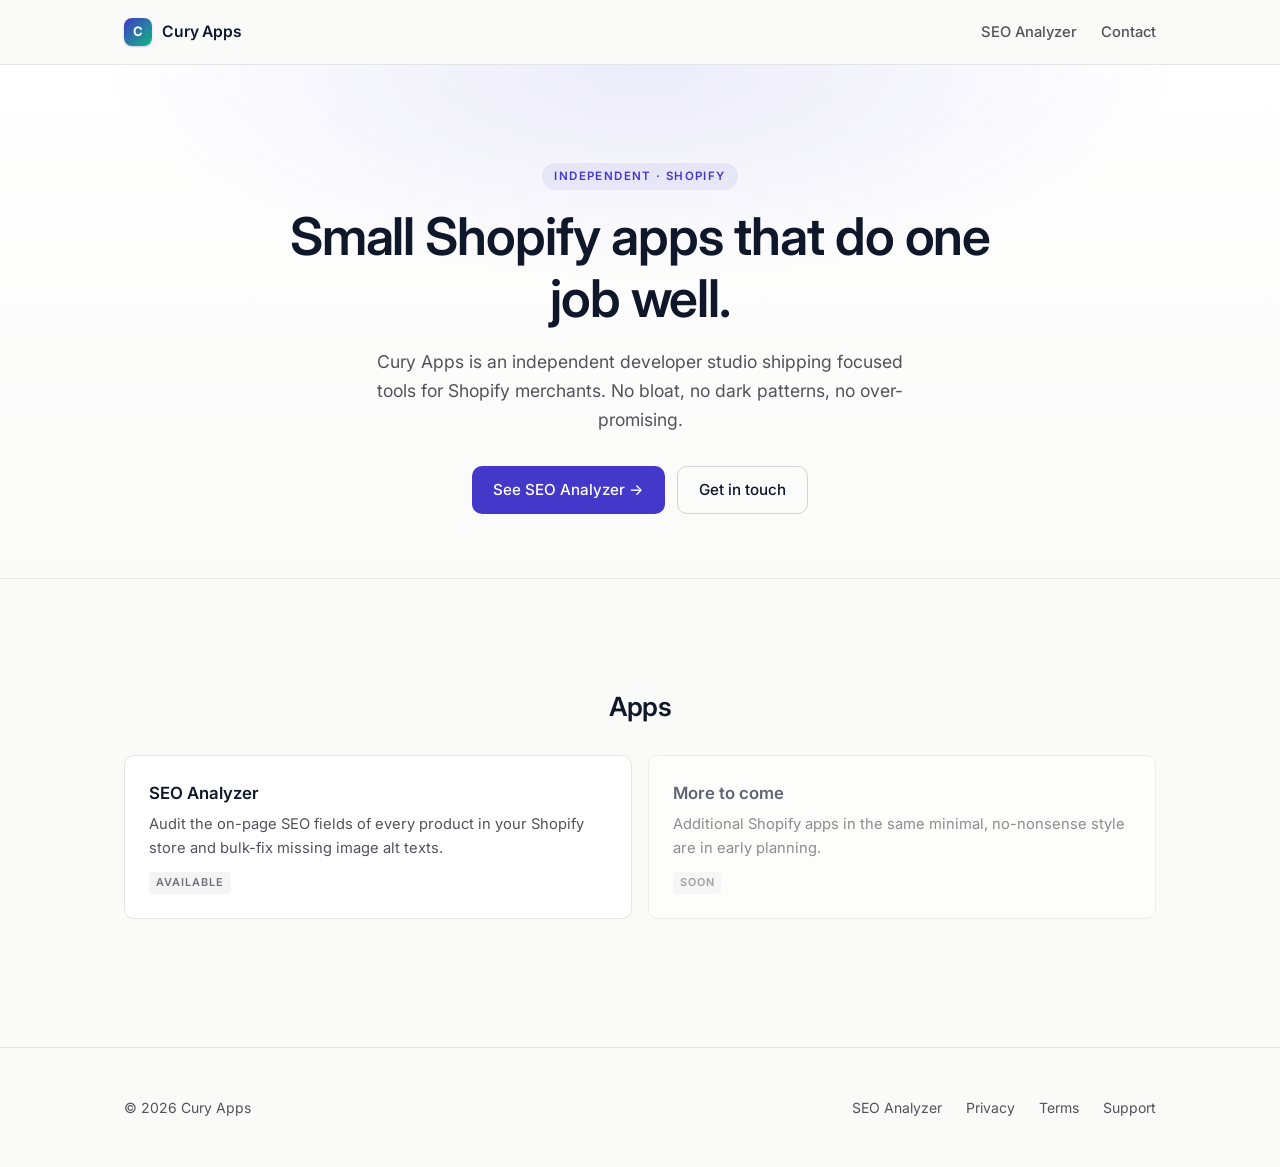
==== index.html @ 6c19c306 "feat(site): scaffold cury apps marketing site with seo-analyzer legal pages - Add Cury Apps umbrella" ====
<!doctype html>
<html lang="en">
<head>
  <meta charset="utf-8" />
  <meta name="viewport" content="width=device-width, initial-scale=1" />
  <title>Cury Apps — independent Shopify apps</title>
  <meta name="description" content="Cury Apps builds focused Shopify apps that do one job well. First release: SEO Analyzer — an on-page SEO audit and bulk alt text fixer." />
  <link rel="preconnect" href="https://fonts.googleapis.com" />
  <link rel="preconnect" href="https://fonts.gstatic.com" crossorigin />
  <link href="https://fonts.googleapis.com/css2?family=Inter:wght@400;500;600;700&display=swap" rel="stylesheet" />
  <link rel="stylesheet" href="assets/styles.css" />
  <link rel="icon" href="assets/favicon.svg" type="image/svg+xml" />
</head>
<body>

<header class="site-header">
  <div class="container container--wide">
    <div class="site-header__inner">
      <a class="brand" href="/">
        <span class="brand__mark" aria-hidden="true">C</span>
        Cury Apps
      </a>
      <nav class="site-nav">
        <a href="/seo-analyzer/">SEO Analyzer</a>
        <a href="mailto:support@curyapps.com">Contact</a>
      </nav>
    </div>
  </div>
</header>

<section class="home-hero">
  <div class="container container--wide">
    <span class="home-hero__eyebrow">Independent · Shopify</span>
    <h1>Small Shopify apps that do one job well.</h1>
    <p>Cury Apps is an independent developer studio shipping focused tools for Shopify merchants. No bloat, no dark patterns, no over-promising.</p>
    <div class="btn-row">
      <a href="/seo-analyzer/" class="btn">See SEO Analyzer →</a>
      <a href="mailto:support@curyapps.com" class="btn btn--ghost">Get in touch</a>
    </div>
  </div>
</section>

<section class="home-section">
  <div class="container container--wide">
    <h2>Apps</h2>
    <div class="app-grid">
      <a href="/seo-analyzer/" class="app-card">
        <div class="app-card__title">SEO Analyzer</div>
        <p class="app-card__desc">Audit the on-page SEO fields of every product in your Shopify store and bulk-fix missing image alt texts.</p>
        <span class="app-card__badge">Available</span>
      </a>
      <div class="app-card app-card--coming" aria-disabled="true">
        <div class="app-card__title">More to come</div>
        <p class="app-card__desc">Additional Shopify apps in the same minimal, no-nonsense style are in early planning.</p>
        <span class="app-card__badge">Soon</span>
      </div>
    </div>
  </div>
</section>

<footer class="site-footer">
  <div class="container container--wide">
    <div class="site-footer__inner">
      <div class="site-footer__brand">© 2026 Cury Apps</div>
      <nav class="site-footer__links">
        <a href="/seo-analyzer/">SEO Analyzer</a>
        <a href="/seo-analyzer/privacy.html">Privacy</a>
        <a href="/seo-analyzer/terms.html">Terms</a>
        <a href="mailto:support@curyapps.com">Support</a>
      </nav>
    </div>
  </div>
</footer>

</body>
</html>
---- assets/styles.css ----
/* ===========================================================
   Cury Apps — shared styles
   Generic baseline. Brand will iterate later.
   =========================================================== */

/* ----- Reset ----- */
*, *::before, *::after { box-sizing: border-box; }
html { -webkit-text-size-adjust: 100%; scroll-behavior: smooth; }
body { margin: 0; }
img, svg, video { max-width: 100%; display: block; }
button { font: inherit; }

/* ----- Tokens ----- */
:root {
  --color-bg: #FAFAF9;
  --color-surface: #FFFFFF;
  --color-panel: #F4F4F5;
  --color-border: #E4E4E7;
  --color-border-strong: #D4D4D8;
  --color-text: #0F172A;
  --color-text-muted: #52525B;
  --color-text-soft: #71717A;
  --color-brand: #4338CA;
  --color-brand-hover: #3730A3;
  --color-accent: #10B981;

  --font-sans: 'Inter', system-ui, -apple-system, "Segoe UI", Roboto, "Helvetica Neue", Arial, sans-serif;
  --font-mono: 'JetBrains Mono', ui-monospace, SFMono-Regular, Consolas, monospace;

  --radius-sm: 6px;
  --radius-md: 10px;
  --radius-lg: 16px;

  --space-1: 4px;
  --space-2: 8px;
  --space-3: 12px;
  --space-4: 16px;
  --space-5: 24px;
  --space-6: 32px;
  --space-7: 40px;
  --space-8: 48px;
  --space-10: 64px;
  --space-12: 96px;

  --shadow-sm: 0 1px 2px rgba(15, 23, 42, .04), 0 1px 1px rgba(15, 23, 42, .02);
  --shadow-md: 0 4px 14px rgba(15, 23, 42, .06);

  --container-max: 760px;
  --container-wide: 1080px;
}

@media (prefers-color-scheme: dark) {
  :root {
    --color-bg: #0A0A0B;
    --color-surface: #18181B;
    --color-panel: #27272A;
    --color-border: #2E2E33;
    --color-border-strong: #3F3F46;
    --color-text: #FAFAF9;
    --color-text-muted: #D4D4D8;
    --color-text-soft: #A1A1AA;
    --color-brand: #818CF8;
    --color-brand-hover: #A5B4FC;
    --color-accent: #34D399;
  }
}

/* ----- Base ----- */
body {
  font-family: var(--font-sans);
  font-size: 16px;
  line-height: 1.65;
  color: var(--color-text);
  background: var(--color-bg);
  -webkit-font-smoothing: antialiased;
  -moz-osx-font-smoothing: grayscale;
  text-rendering: optimizeLegibility;
}

h1, h2, h3, h4 {
  color: var(--color-text);
  font-weight: 600;
  letter-spacing: -0.02em;
  line-height: 1.2;
  margin: 0;
}
h1 { font-size: clamp(2rem, 4vw, 2.75rem); }
h2 {
  font-size: clamp(1.35rem, 2.2vw, 1.65rem);
  margin-top: var(--space-8);
  margin-bottom: var(--space-3);
}
h3 {
  font-size: 1.075rem;
  margin-top: var(--space-6);
  margin-bottom: var(--space-2);
  color: var(--color-text-muted);
  font-weight: 600;
}

p { margin: 0 0 var(--space-4); color: var(--color-text-muted); }
.legal-content p, .home-section p { color: var(--color-text-muted); }
.legal-content strong, .home-section strong { color: var(--color-text); font-weight: 600; }

ul, ol { padding-left: 1.4em; margin: 0 0 var(--space-4); color: var(--color-text-muted); }
li { margin-bottom: var(--space-2); }

a {
  color: var(--color-brand);
  text-decoration: underline;
  text-decoration-thickness: 1px;
  text-underline-offset: 3px;
  transition: color .15s ease;
}
a:hover { color: var(--color-brand-hover); }

code {
  font-family: var(--font-mono);
  font-size: 0.88em;
  background: var(--color-panel);
  padding: 0.15em 0.4em;
  border-radius: 4px;
  color: var(--color-text);
}

hr {
  border: 0;
  height: 1px;
  background: var(--color-border);
  margin: var(--space-8) 0;
}

::selection { background: var(--color-brand); color: white; }

/* ----- Layout primitives ----- */
.container {
  width: 100%;
  max-width: var(--container-max);
  margin: 0 auto;
  padding: 0 var(--space-5);
}
.container--wide { max-width: var(--container-wide); }

/* ----- Header ----- */
.site-header {
  border-bottom: 1px solid var(--color-border);
  background: color-mix(in oklab, var(--color-bg) 80%, transparent);
  backdrop-filter: saturate(180%) blur(10px);
  -webkit-backdrop-filter: saturate(180%) blur(10px);
  position: sticky;
  top: 0;
  z-index: 50;
}
.site-header__inner {
  display: flex;
  align-items: center;
  justify-content: space-between;
  height: 64px;
}

.brand {
  display: inline-flex;
  align-items: center;
  gap: 10px;
  font-weight: 600;
  color: var(--color-text);
  text-decoration: none;
  letter-spacing: -0.01em;
  font-size: 0.98rem;
}
.brand:hover { color: var(--color-text); }
.brand__mark {
  width: 28px;
  height: 28px;
  border-radius: 8px;
  background: linear-gradient(135deg, var(--color-brand) 0%, var(--color-accent) 100%);
  display: inline-flex;
  align-items: center;
  justify-content: center;
  color: white;
  font-weight: 700;
  font-size: 13px;
  letter-spacing: -0.02em;
  box-shadow: 0 1px 2px rgba(67, 56, 202, .25);
}
.brand__sub {
  color: var(--color-text-soft);
  font-weight: 400;
  margin-left: 4px;
}

.site-nav { display: flex; align-items: center; gap: var(--space-5); }
.site-nav a {
  color: var(--color-text-muted);
  text-decoration: none;
  font-size: 0.92rem;
  font-weight: 500;
}
.site-nav a:hover { color: var(--color-text); }

/* ----- Hero (legal pages) ----- */
.legal-hero {
  padding: var(--space-10) 0 var(--space-6);
  border-bottom: 1px solid var(--color-border);
  background:
    radial-gradient(120% 100% at 50% 0%, color-mix(in oklab, var(--color-brand) 8%, transparent) 0%, transparent 60%),
    linear-gradient(180deg, var(--color-surface) 0%, var(--color-bg) 100%);
}
.legal-hero__eyebrow {
  display: inline-block;
  font-size: 0.72rem;
  font-weight: 600;
  color: var(--color-brand);
  text-transform: uppercase;
  letter-spacing: 0.12em;
  margin-bottom: var(--space-3);
}
.legal-hero__meta {
  margin-top: var(--space-4);
  color: var(--color-text-soft);
  font-size: 0.875rem;
}
.legal-hero__meta strong { color: var(--color-text-muted); font-weight: 500; }

/* ----- Content (legal pages) ----- */
.legal-content {
  padding: var(--space-8) 0 var(--space-12);
}
.legal-content > section:first-of-type > h2:first-child { margin-top: 0; }
.legal-content section { scroll-margin-top: 96px; }

.note {
  background: var(--color-panel);
  border-left: 3px solid var(--color-brand);
  padding: var(--space-4) var(--space-5);
  border-radius: 0 var(--radius-sm) var(--radius-sm) 0;
  margin: var(--space-5) 0;
  color: var(--color-text-muted);
  font-size: 0.95rem;
}
.note strong { color: var(--color-text); }
.note p:last-child { margin-bottom: 0; }

/* TOC (desktop only) */
.legal-layout { display: block; }
@media (min-width: 1024px) {
  .legal-layout {
    display: grid;
    grid-template-columns: 220px minmax(0, 1fr);
    gap: var(--space-8);
    align-items: start;
    max-width: var(--container-wide);
    margin: 0 auto;
    padding: 0 var(--space-5);
  }
  .legal-layout > .legal-content { padding-left: 0; padding-right: 0; }
  .legal-layout > .legal-content .container { padding: 0; max-width: none; }

  .legal-toc {
    position: sticky;
    top: 96px;
    font-size: 0.85rem;
    padding-top: var(--space-8);
  }
  .legal-toc__title {
    font-size: 0.72rem;
    font-weight: 600;
    color: var(--color-text-soft);
    text-transform: uppercase;
    letter-spacing: 0.12em;
    margin-bottom: var(--space-3);
  }
  .legal-toc ul { list-style: none; padding: 0; margin: 0; }
  .legal-toc li { margin-bottom: var(--space-2); }
  .legal-toc a {
    color: var(--color-text-soft);
    text-decoration: none;
    display: block;
    padding: 2px 0;
    border-left: 2px solid transparent;
    padding-left: var(--space-3);
    margin-left: -2px;
    transition: color .15s, border-color .15s;
  }
  .legal-toc a:hover { color: var(--color-brand); border-color: var(--color-brand); }
}
@media (max-width: 1023px) {
  .legal-toc { display: none; }
}

/* ----- Home (Cury Apps landing) ----- */
.home-hero {
  padding: var(--space-12) 0 var(--space-10);
  text-align: center;
  background:
    radial-gradient(60% 60% at 50% 0%, color-mix(in oklab, var(--color-brand) 10%, transparent) 0%, transparent 70%),
    linear-gradient(180deg, var(--color-surface) 0%, var(--color-bg) 100%);
  border-bottom: 1px solid var(--color-border);
}
.home-hero__eyebrow {
  display: inline-block;
  font-size: 0.72rem;
  font-weight: 600;
  color: var(--color-brand);
  text-transform: uppercase;
  letter-spacing: 0.12em;
  margin-bottom: var(--space-4);
  padding: var(--space-1) var(--space-3);
  background: color-mix(in oklab, var(--color-brand) 8%, transparent);
  border-radius: 999px;
}
.home-hero h1 {
  font-size: clamp(2.25rem, 5vw, 3.25rem);
  margin: 0 auto var(--space-4);
  max-width: 720px;
}
.home-hero p {
  font-size: 1.1rem;
  color: var(--color-text-muted);
  max-width: 560px;
  margin: 0 auto var(--space-6);
}

.home-section { padding: var(--space-10) 0; }
.home-section h2 { text-align: center; margin-bottom: var(--space-6); }

.app-grid {
  display: grid;
  grid-template-columns: repeat(auto-fit, minmax(260px, 1fr));
  gap: var(--space-4);
  margin-top: var(--space-6);
}
.app-card {
  background: var(--color-surface);
  border: 1px solid var(--color-border);
  border-radius: var(--radius-md);
  padding: var(--space-5);
  text-decoration: none;
  color: var(--color-text);
  transition: border-color .15s ease, transform .15s ease, box-shadow .15s ease;
  display: block;
}
.app-card:hover {
  border-color: var(--color-brand);
  color: var(--color-text);
  transform: translateY(-2px);
  box-shadow: var(--shadow-md);
}
.app-card__title { font-weight: 600; margin-bottom: var(--space-1); font-size: 1.05rem; }
.app-card__desc { color: var(--color-text-muted); font-size: 0.92rem; margin: 0; }
.app-card__badge {
  display: inline-block;
  font-size: 0.68rem;
  text-transform: uppercase;
  letter-spacing: 0.1em;
  background: var(--color-panel);
  color: var(--color-text-soft);
  padding: 0.2em 0.6em;
  border-radius: 4px;
  margin-top: var(--space-3);
  font-weight: 600;
}
.app-card--coming { opacity: 0.65; pointer-events: none; }

/* ----- Buttons ----- */
.btn {
  display: inline-flex;
  align-items: center;
  gap: var(--space-2);
  background: var(--color-brand);
  color: white;
  padding: 0.7em 1.4em;
  border-radius: var(--radius-md);
  text-decoration: none;
  font-weight: 500;
  font-size: 0.95rem;
  border: 0;
  cursor: pointer;
  transition: background .15s ease, transform .15s ease;
}
.btn:hover { background: var(--color-brand-hover); color: white; transform: translateY(-1px); }
.btn--ghost {
  background: transparent;
  color: var(--color-text);
  border: 1px solid var(--color-border-strong);
}
.btn--ghost:hover { background: var(--color-panel); color: var(--color-text); }

.btn-row {
  display: inline-flex;
  flex-wrap: wrap;
  gap: var(--space-3);
  justify-content: center;
}

/* ----- Footer ----- */
.site-footer {
  border-top: 1px solid var(--color-border);
  padding: var(--space-8) 0;
  color: var(--color-text-soft);
  font-size: 0.875rem;
  margin-top: var(--space-10);
}
.site-footer__inner {
  display: flex;
  flex-wrap: wrap;
  justify-content: space-between;
  align-items: center;
  gap: var(--space-4);
}
.site-footer__links { display: flex; flex-wrap: wrap; gap: var(--space-5); }
.site-footer a { color: var(--color-text-muted); text-decoration: none; }
.site-footer a:hover { color: var(--color-text); }
.site-footer__brand { color: var(--color-text-muted); }
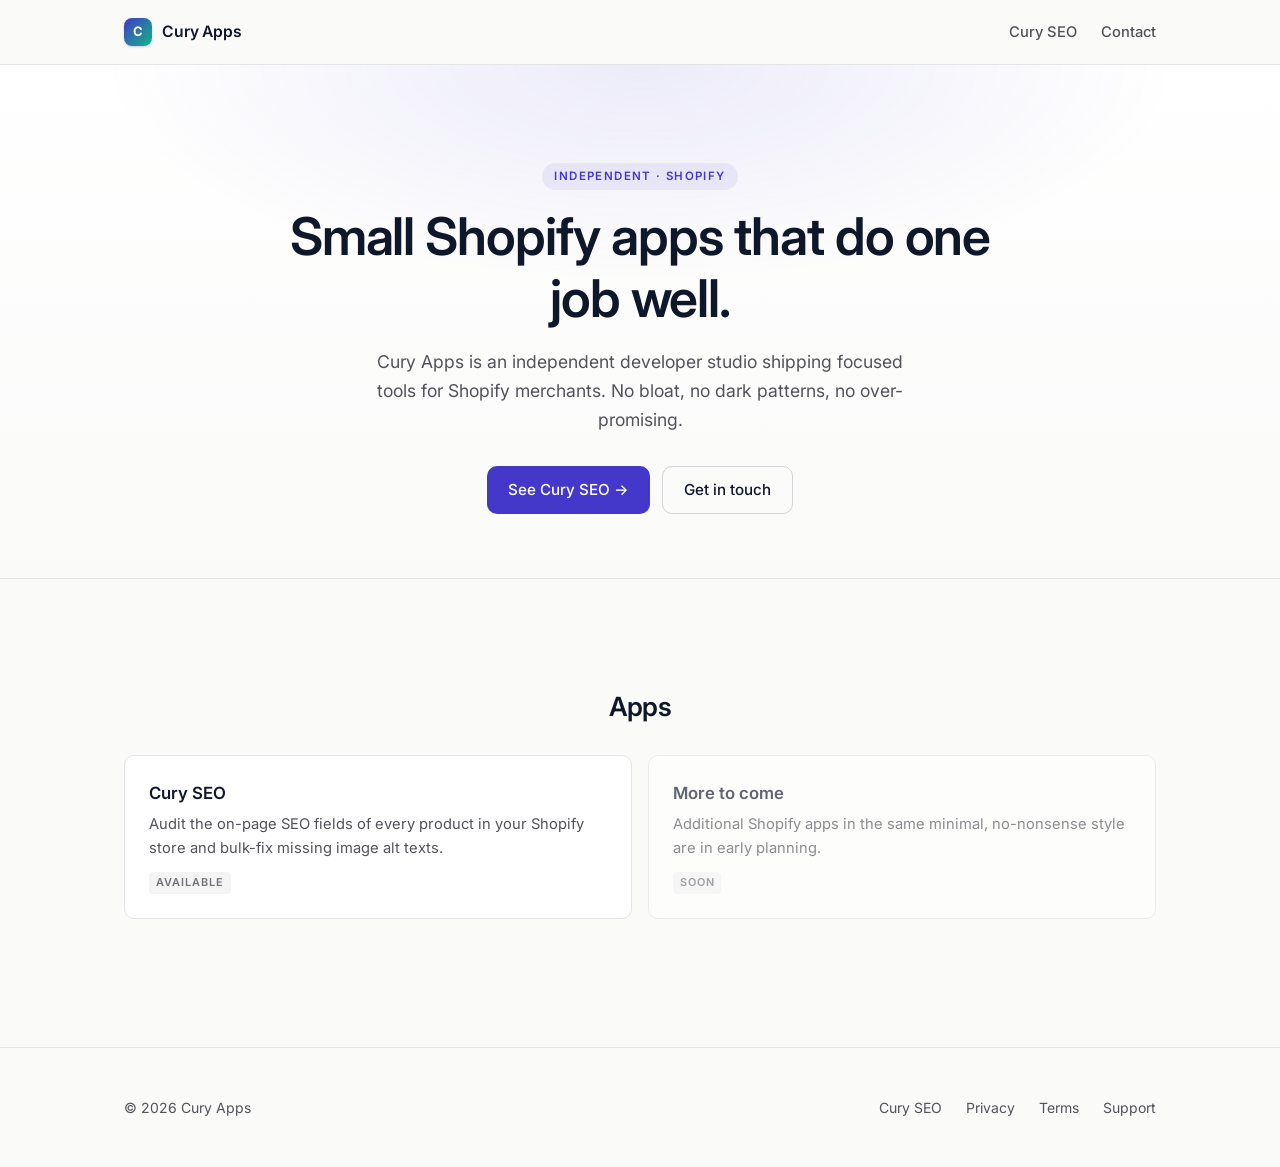
==== commit b61a93c0: "chore(brand): rename product from "SEO Analyzer" to "Cury SEO" Mirror the Shopify App Store rename: " ====
--- a/index.html
+++ b/index.html
@@ -4,7 +4,7 @@
   <meta charset="utf-8" />
   <meta name="viewport" content="width=device-width, initial-scale=1" />
   <title>Cury Apps — independent Shopify apps</title>
-  <meta name="description" content="Cury Apps builds focused Shopify apps that do one job well. First release: SEO Analyzer — an on-page SEO audit and bulk alt text fixer." />
+  <meta name="description" content="Cury Apps builds focused Shopify apps that do one job well. First release: Cury SEO — an on-page SEO audit and bulk alt text fixer." />
   <link rel="preconnect" href="https://fonts.googleapis.com" />
   <link rel="preconnect" href="https://fonts.gstatic.com" crossorigin />
   <link href="https://fonts.googleapis.com/css2?family=Inter:wght@400;500;600;700&display=swap" rel="stylesheet" />
@@ -21,7 +21,7 @@
         Cury Apps
       </a>
       <nav class="site-nav">
-        <a href="/seo-analyzer/">SEO Analyzer</a>
+        <a href="/seo-analyzer/">Cury SEO</a>
         <a href="mailto:support@curyapps.com">Contact</a>
       </nav>
     </div>
@@ -34,7 +34,7 @@
     <h1>Small Shopify apps that do one job well.</h1>
     <p>Cury Apps is an independent developer studio shipping focused tools for Shopify merchants. No bloat, no dark patterns, no over-promising.</p>
     <div class="btn-row">
-      <a href="/seo-analyzer/" class="btn">See SEO Analyzer →</a>
+      <a href="/seo-analyzer/" class="btn">See Cury SEO →</a>
       <a href="mailto:support@curyapps.com" class="btn btn--ghost">Get in touch</a>
     </div>
   </div>
@@ -45,7 +45,7 @@
     <h2>Apps</h2>
     <div class="app-grid">
       <a href="/seo-analyzer/" class="app-card">
-        <div class="app-card__title">SEO Analyzer</div>
+        <div class="app-card__title">Cury SEO</div>
         <p class="app-card__desc">Audit the on-page SEO fields of every product in your Shopify store and bulk-fix missing image alt texts.</p>
         <span class="app-card__badge">Available</span>
       </a>
@@ -63,7 +63,7 @@
     <div class="site-footer__inner">
       <div class="site-footer__brand">© 2026 Cury Apps</div>
       <nav class="site-footer__links">
-        <a href="/seo-analyzer/">SEO Analyzer</a>
+        <a href="/seo-analyzer/">Cury SEO</a>
         <a href="/seo-analyzer/privacy.html">Privacy</a>
         <a href="/seo-analyzer/terms.html">Terms</a>
         <a href="mailto:support@curyapps.com">Support</a>
